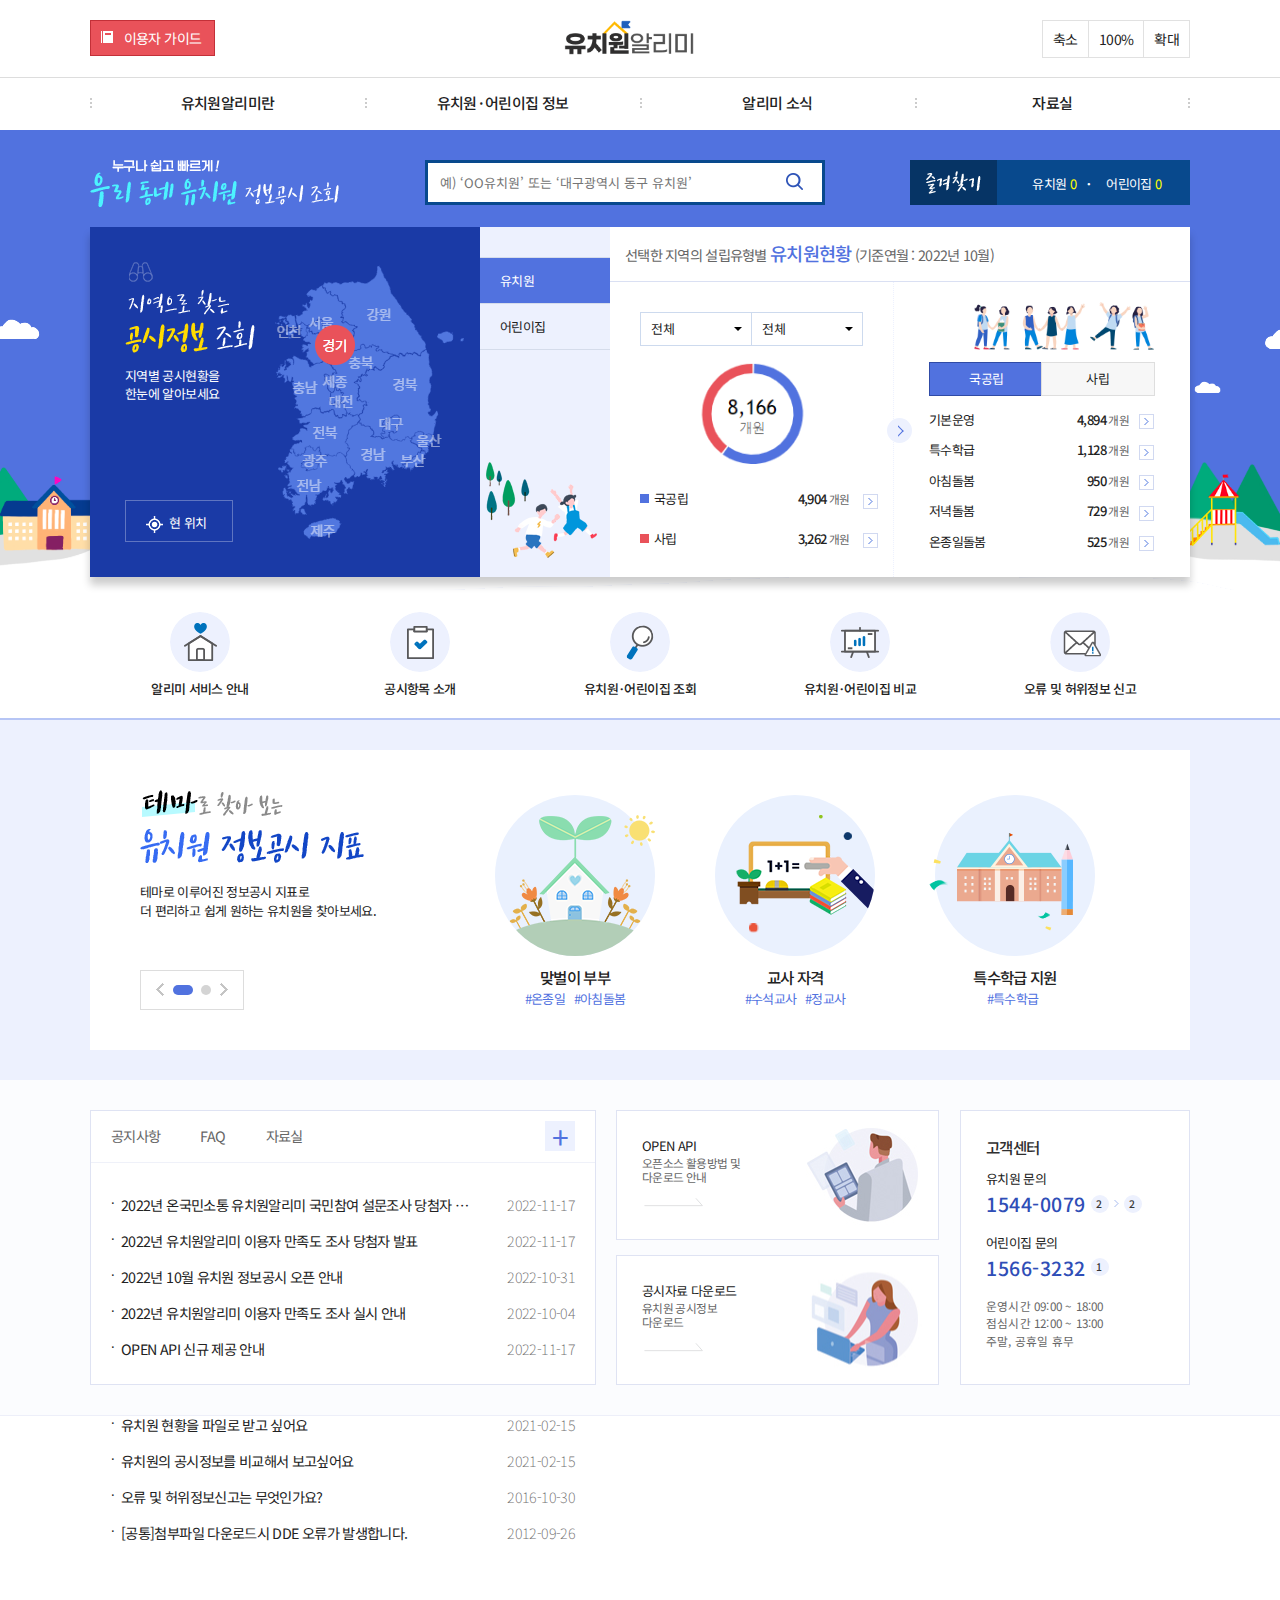
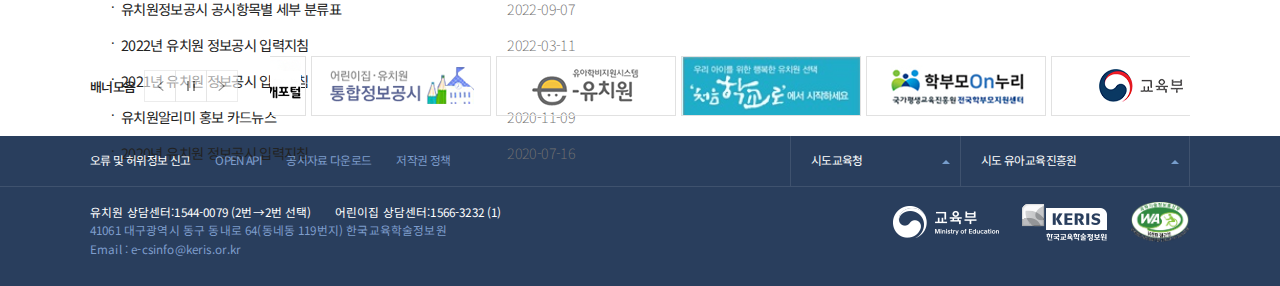
==== index.html @ f9a0b2fb "html완성" ====
<!DOCTYPE HTML>
<html lang='ko'>
<head>
	<title> </title>
	<meta charset='utf-8'>
	<meta name='Viewport' content='width=device-width, initial-scale=1.0, minimum-scale=1.0, maximum-scale=1.6'>
	<meta name='Title' content='유치원알리미'>
	<meta name='Subject' content='유치원알리미 클론 코딩'>
	<meta name='Keywords' content='html5, css3, 웹표준, 관공소, 유치원알리미'>
	<meta name='Author' content='mihwa'>
	<meta name='Publisher' content='mihwa'>
	<meta name='Description' content='웹접근성, 웹표준을 준수한 유치원알리미 클론 코딩입니다.'>
	<meta name='Author-Date' content='2022/10/31'>
	<meta name='Robots' content='index,follow'>

	<link rel='stylesheet' href='css/reset.css'>
	<link rel='stylesheet' href='css/style.css'>
	<script src="./js/lib/jquery-1.12.4.min.js"></script>
	<script src="https://code.jquery.com/jquery-2.2.4.min.js"></script>
	<script src="./js/script.js" defer></script>

	<link rel='stylesheet' href='https://use.fontawesome.com/releases/v5.5.0/css/all.css' integrity='sha384-B4dIYHKNBt8Bc12p+WXckhzcICo0wtJAoU8YZTY5qE0Id1GSseTk6S+L3BlXeVIU' crossorigin='anonymous'>
	<link rel="stylesheet" href="https://cdnjs.cloudflare.com/ajax/libs/font-awesome/4.7.0/css/font-awesome.min.css">


</head>
<body>
	<ul id="skip">
		<li><a href="#header">헤더 바로가기</a></li>
		<li><a href="#nav">메뉴 바로가기</a></li>
		<li><a href="#content">내용 바로가기</a></li>
	</ul>
	
	<!-- 헤더영역 -->
	<header id="header">
		<div class="header-top">
			<div class="container">
				<a href="javascript:;" onclick="openPop();" class="userguide">이용자 가이드</a>
				<h1><a href="#"><img src="./img/logo.png" alt="logo"></a></h1>
				<ul>
					<li><a href="#" class="mini">축소</a></li>
					<li><span>100%</span></li>
					<li><a href="#" class="big">확대</a></li>
				</ul>
			</div>
		</div>
		<div class="header-menu cf">
			<div class="menu-bg"></div>
			<div class="container">
				<div class="menu-con">
					<ul>
						<li><a href="./index1.html" title="유치원알리미">유치원알리미란</a>
							<ul>
								<li><a href="./index1.html" title="서비스 안내">서비스 안내</a></li>
								<li><a href="#" title="공시항목 소개">공시항목 소개</a></li>
								<li><a href="#" title="관련법령">관련법령</a></li>
								<li><a href="#" title="홍보자료">홍보자료</a></li>
							</ul>
						</li>
						<li><a href="./index2.html">유치원&middot;어린이집 정보</a>
							<ul>
								<li><a href="./index2.html" title="유치원&middot;어린이집 조회">유치원&middot;어린이집 조회</a></li>
								<li><a href="#" title="유치원&middot;어린이집 비교">유치원&middot;어린이집 비교</a></li>
								<li><a href="#" title="현 위치에서 찾기">현 위치에서 찾기</a></li>
								<li><a href="#" title="정보공시지표">정보공시지표</a></li>
							</ul>
						</li>
						<li><a href="./index3.html" title="알리미 소식">알리미 소식</a>
							<ul>
								<li><a href="./index3.html" title="공지사항">공지사항</a></li>
								<li><a href="#" title="자주 묻는 질문">자주 묻는 질문</a></li>
								<li><a href="#" title="오류 및 허위정보 신고">오류 및 허위정보 신고</a></li>
							</ul>
						</li>
						<li><a href="./index4.html" title="자료실">자료실</a>
							<ul>
								<li><a href="./index4.html" title="자료실">자료실</a></li>
								<li><a href="#" title="공시자료 다운로드">공시자료 다운로드</a></li>
							</ul>
						</li>
					</ul>
				</div>
			</div>
		</div>
	</header>
	<!-- 본문영역 -->
	<main id="main">
		<div id="content1 cf">
			<div class="con-visual">
				<div class="bg visual-bg2">
					<div class="container">
						<ul class="cf">
							<li class="bg1"><img src="./img/visual-bg2.png" alt="배경이미지"></li>
							<li class="bg2"><img src="./img/visual-bg3.png" alt="배경이미지"></li>
						</ul>
					</div>
				</div>
				<div class="bg visual-bg1">
					<div class="container">
						<ul class="cf">
							<li class="bg3"><img src="./img/visual-bg4.png" alt="배경이미지"></li>
							<li class="bg4"><img src="./img/visual-bg5.png" alt="배경이미지"></li>
							<li class="bg5"><img src="./img/visual-bg6.png" alt="배경이미지"></li>
							<li class="bg6"><img src="./img/visual-bg7.png" alt="배경이미지"></li>
							<li class="bg7"><img src="./img/visual-bg8.png" alt="배경이미지"></li>
							<li class="bg8"><img src="./img/visual-bg9.png" alt="배경이미지"></li>
							<li class="bg9"><img src="./img/visual-bg11.png" alt="배경이미지"></li>
							<li class="bg10"><img src="./img/visual-bg11.png" alt="배경이미지"></li>
						</ul>
					</div>
				</div>
				<div class="bgInfo-wrap">
					<div class="bg-search cf">
						<div class="container">
							<h2><img src="./img/visual-slogan.png" alt="slogan" title="우리동네 유치원 정보공시"></h2>
							<div class="search-box" tabindex="0">
								<form action="#" name="searchForm" id="searchForm" method="post">
									<input type="text" id="searchKeyword" onfocus="fn_onfocus();" class="s-Input" placeholder="예) ‘OO유치원’ 또는 ‘대구광역시 동구 유치원’" autocomplete="off">
									<div class="btnSearch"><a href="#"><img src="./img/visual-sch-icon.png" alt="검색 아이콘"></a></div>
									<div class="sub-box">
										<dl>
											<dt>검색방법</dt>
											<dd>유치원명 <span>예)한국유치원</span></dd>
											<dd>유치원명은 정확하게 입력하여야 하며, <span>자동완성기능</span>을 제공합니다.</dd>
										</dl>
									</div>
								</form>
							</div>
							<div class="favorite">
								<h3><img src="./img/favorite-logo.png" alt="favorite"></h3>
								<a href="#">유치원 <span>0</span></a>
								<b>·</b>
								<a href="#">어린이집 <span>0</span></a>
							</div>
						</div>
					</div>
					<div class="bg-local">
						<div class="container">
							<div class="local-wrap cf">
								<div class="localselect">
									<h2><img src="./img/localsch.png" alt="공시정보 조회" title="지역으로 찾는 정보공시 조회"></h2>
									<p>지역별 공시현황을<br> 
										한눈에 알아보세요</p>
									<a href="#"><img src="./img/btn-icon-location.png" alt="현 위치">현 위치</a>
								</div>
								<div class="status cf">
									<span class="arrow">
										<div class="angle"></div>			
									</span>
									<div class="tab">
										<ul>
											<li>
												<a href="#statusType1" class="on">유치원</a>
												<div class="statusCon local-contents1"></div>
											</li>
											<li>
												<a href="#statusType2">어린이집</a>
												<div class="statusCon local-contents2"></div>
											</li>
										</ul>
									</div>
									<div class="status-con">
										<div class="statusType cf" id="statusType1">
											<h3>
												선택한 지역의 설립유형별 
												<b>유치원현황</b>
												(기준연월 : 2022년 10월) 
											</h3>
											<div class="cont1">
												<div class="selectArea cf">
													<div class="selectBox1 selectBox" >
														<button class="btn-search">전체</button>
														<ul class="searchCondition">
															<li><button type="button">전체</button></li>
															<li><button type="button">서울특별시</button></li>
															<li><button type="button">부산광역시</button></li>
															<li><button type="button">대구광역시</button></li>
															<li><button type="button">인천광역시</button></li>
															<li><button type="button">광주광역시</button></li>
															<li><button type="button">대전광역시</button></li>
															<li><button type="button">울산광역시</button></li>
															<li><button type="button">세종특별자치시</button></li>
															<li><button type="button">경기도</button></li>
															<li><button type="button">강원도</button></li>
															<li><button type="button">충청북도</button></li>
															<li><button type="button">충청남도</button></li>
															<li><button type="button">전라북도</button></li>
															<li><button type="button">전라남도</button></li>
															<li><button type="button">경상북도</button></li>
															<li><button type="button">경상남도</button></li>
															<li><button type="button">제주특별자치도</button></li>
														</ul>
													</div>
													<div class="selectBox2 selectBox" >
														<button class="btn-search">전체</button>
														<ul class="searchCondition">
															<li><button type="button">전체</button></li>
															<li><button type="button">서울특별시</button></li>
															<li><button type="button">부산광역시</button></li>
															<li><button type="button">대구광역시</button></li>
															<li><button type="button">인천광역시</button></li>
															<li><button type="button">광주광역시</button></li>
															<li><button type="button">대전광역시</button></li>
															<li><button type="button">울산광역시</button></li>
															<li><button type="button">세종특별자치시</button></li>
															<li><button type="button">경기도</button></li>
															<li><button type="button">강원도</button></li>
															<li><button type="button">충청북도</button></li>
															<li><button type="button">충청남도</button></li>
															<li><button type="button">전라북도</button></li>
															<li><button type="button">전라남도</button></li>
															<li><button type="button">경상북도</button></li>
															<li><button type="button">경상남도</button></li>
															<li><button type="button">제주특별자치도</button></li>
														</ul>
													</div>
													<img src="./img/circlebar-info1.PNG" alt="circleBar" class="circleBar">
													<ul>
														<li class="open1 cf"> 국공립
															<a href="#">4,904<b> 개원</b> <img src="./img/open-icon-aLink-arrow.png" alt="아이콘"></a>
														</li>
														<li class="open2 cf"> 사립
															<a href="#">3,262<b> 개원</b> <img src="./img/open-icon-aLink-arrow.png" alt="아이콘"></a>
														</li>
													</ul>
												</div>
											</div>
											<div class="cont2">
												<ul class="open-select cf">
													<li><a href="#open-info1" class="on">국공립</a></li>
													<li><a href="#open-info2">사립</a></li>
												</ul>
												<ul class="open-info" id="open-info1">
													<li class="cf"> 기본운영
														<a href="#">4,894<b> 개원</b><img src="./img/open-icon-aLink-arrow.png" alt="아이콘"></a>
													</li>
													<li class="cf"> 특수학급
														<a href="#">1,128<b> 개원</b><img src="./img/open-icon-aLink-arrow.png" alt="아이콘"></a>
													</li>
													<li class="cf"> 아침돌봄
														<a href="#">950<b> 개원</b><img src="./img/open-icon-aLink-arrow.png" alt="아이콘"></a>
													</li>
													<li class="cf"> 저녁돌봄
														<a href="#">729<b> 개원</b><img src="./img/open-icon-aLink-arrow.png" alt="아이콘"></a>
													</li>
													<li class="cf"> 온종일돌봄
														<a href="#">525<b> 개원</b><img src="./img/open-icon-aLink-arrow.png" alt="아이콘"></a>
													</li>
												</ul>
												<ul class="open-info" id="open-info2">
													<li class="cf"> 기본운영
														<a href="#">3,250<b> 개원</b><img src="./img/open-icon-aLink-arrow.png" alt="아이콘"></a>
													</li>
													<li class="cf"> 특수학급
														<a href="#">2<b> 개원</b><img src="./img/open-icon-aLink-arrow.png" alt="아이콘"></a>
													</li>
													<li class="cf"> 아침돌봄
														<a href="#">1,160<b> 개원</b><img src="./img/open-icon-aLink-arrow.png" alt="아이콘"></a>
													</li>
													<li class="cf"> 저녁돌봄
														<a href="#">1,097<b> 개원</b><img src="./img/open-icon-aLink-arrow.png" alt="아이콘"></a>
													</li>
													<li class="cf"> 온종일돌봄
														<a href="#">825<b> 개원</b><img src="./img/open-icon-aLink-arrow.png" alt="아이콘"></a>
													</li>
												</ul>
											</div>
										</div>
										<div class="statusType cf" id="statusType2">
											<h3>
												선택한 지역의 설립유형별 
												<b>어린이집 현황</b> 
											</h3>
											<div class="cont1">
												<div class="selectArea cf">
													<div class="selectBox1 selectBox" >
														<button class="btn-search">전체</button>
														<ul class="searchCondition">
															<li><button type="button">전체</button></li>
															<li><button type="button">서울특별시</button></li>
															<li><button type="button">부산광역시</button></li>
															<li><button type="button">대구광역시</button></li>
															<li><button type="button">인천광역시</button></li>
															<li><button type="button">광주광역시</button></li>
															<li><button type="button">대전광역시</button></li>
															<li><button type="button">울산광역시</button></li>
															<li><button type="button">세종특별자치시</button></li>
															<li><button type="button">경기도</button></li>
															<li><button type="button">강원도</button></li>
															<li><button type="button">충청북도</button></li>
															<li><button type="button">충청남도</button></li>
															<li><button type="button">전라북도</button></li>
															<li><button type="button">전라남도</button></li>
															<li><button type="button">경상북도</button></li>
															<li><button type="button">경상남도</button></li>
															<li><button type="button">제주특별자치도</button></li>
														</ul>
													</div>
													<div class="selectBox2 selectBox" >
														<button class="btn-search">전체</button>
														<ul class="searchCondition">
															<li><button type="button">전체</button></li>
															<li><button type="button">서울특별시</button></li>
															<li><button type="button">부산광역시</button></li>
															<li><button type="button">대구광역시</button></li>
															<li><button type="button">인천광역시</button></li>
															<li><button type="button">광주광역시</button></li>
															<li><button type="button">대전광역시</button></li>
															<li><button type="button">울산광역시</button></li>
															<li><button type="button">세종특별자치시</button></li>
															<li><button type="button">경기도</button></li>
															<li><button type="button">강원도</button></li>
															<li><button type="button">충청북도</button></li>
															<li><button type="button">충청남도</button></li>
															<li><button type="button">전라북도</button></li>
															<li><button type="button">전라남도</button></li>
															<li><button type="button">경상북도</button></li>
															<li><button type="button">경상남도</button></li>
															<li><button type="button">제주특별자치도</button></li>
														</ul>
													</div>
													<img src="./img/circlebar-info2.PNG" alt="circleBar" class="circleBar">
													<ul>
														<li class="open1 cf"> 국공립
															<a href="#">5,786<b> 개원</b> <img src="./img/open-icon-aLink-arrow.png" alt="아이콘"></a>
														</li>
														<li class="open2 cf"> 사립
															<a href="#">25,135<b> 개원</b> <img src="./img/open-icon-aLink-arrow.png" alt="아이콘"></a>
														</li>
													</ul>
												</div>
											</div>
											<div class="cont2">
												<ul class="open-select cf">
													<li><a href="#open-info3" class="on">국공립</a></li>
													<li><a href="#open-info4">사립</a></li>
												</ul>
												<ul class="open-info" id="open-info3">
													<li class="cf"> 일반
														<a href="#">2,232<b> 개원</b><img src="./img/open-icon-aLink-arrow.png" alt="아이콘"></a>
													</li>
													<li class="cf"> 영아전담
														<a href="#">52<b> 개원</b><img src="./img/open-icon-aLink-arrow.png" alt="아이콘"></a>
													</li>
													<li class="cf"> 장애아
														<a href="#">1,186<b> 개원</b><img src="./img/open-icon-aLink-arrow.png" alt="아이콘"></a>
													</li>
													<li class="cf"> 방과후과정
														<a href="#">32<b> 개원</b><img src="./img/open-icon-aLink-arrow.png" alt="아이콘"></a>
													</li>
													<li class="cf"> 기타보육
														<a href="#">3,112<b> 개원</b><img src="./img/open-icon-aLink-arrow.png" alt="아이콘"></a>
													</li>
												</ul>
												<ul class="open-info" id="open-info4">
													<li class="cf"> 일반
														<a href="#">20,149<b> 개원</b><img src="./img/open-icon-aLink-arrow.png" alt="아이콘"></a>
													</li>
													<li class="cf"> 영아전담
														<a href="#">274<b> 개원</b><img src="./img/open-icon-aLink-arrow.png" alt="아이콘"></a>
													</li>
													<li class="cf"> 장애아
														<a href="#">383<b> 개원</b><img src="./img/open-icon-aLink-arrow.png" alt="아이콘"></a>
													</li>
													<li class="cf"> 방과후과정
														<a href="#">128<b> 개원</b><img src="./img/open-icon-aLink-arrow.png" alt="아이콘"></a>
													</li>
													<li class="cf"> 기타보육
														<a href="#">4,769<b> 개원</b><img src="./img/open-icon-aLink-arrow.png" alt="아이콘"></a>
													</li>
												</ul>
											</div>
										</div>
									</div>
								</div>
							</div>
						</div>
					</div>
				</div>
			</div>
			<div class="con-information">
				<div class="container">
					<ul class="cf">
						<li>
							<a href="#">
								<img src="./img/main-shortcuts1.png" alt="알리미 서비스 안내">
								<p>알리미 서비스 안내</p>
							</a>
						</li>
						<li>
							<a href="#">
								<img src="./img/main-shortcuts2.png" alt="공시항목 소개">
								<p>공시항목 소개</p>
							</a>
						</li>
						<li>
							<a href="#">
								<img src="./img/main-shortcuts3.png" alt="유치원&middot;어린이집 조회">
								<p>유치원&middot;어린이집 조회</p>
							</a>
						</li>
						<li>
							<a href="#">
								<img src="./img/main-shortcuts4.png" alt="유치원&middot;어린이집 비교">
								<p>유치원&middot;어린이집 비교</p>
							</a>
						</li>
						<li>
							<a href="#">
								<img src="./img/main-shortcuts6.png" alt="오류 및 허위정보 신고">
								<p>오류 및 허위정보 신고</p>
							</a>
						</li>
					</ul>
				</div>
			</div>
		</div>
		<div id="content2">
			<div class="container">
				<div class="theme cf">
					<div class="title">
						<h2>
							<img src="./img/theme-title.png" alt="정보공시 지표" title="테마로 찾아보는 유치원 정보공시 지표">
							<p>테마로 이루어진 정보공시 지표로<br>더 편리하고 쉽게 원하는 유치원을 찾아보세요.</p>
						</h2>
						<div class="slideBtn cf">
							<a href="javascript:;" class="slideB slidePrev"></a>
							<ul class="cf">
							</ul>
							<a href="javascript:;" class="slideB slideNext"></a>
						</div>
					</div>
					<div class="slideList">
						<ul style="margin-left: 0px; width: 1320px;">
							<li>
								<a href="javascript:;">
									<img src="./img/img_cir01.png" alt="cir01" class="cir01">
									<img src="./img/img_cir01_1.png" alt="cir01_1" class="cir01_1">
								</a>
								<h4>맞벌이 부부</h4>
								<p>
									<span>#온종일</span>
									<span>#아침돌봄</span>
								</p>
							</li>
							<li>
								<a href="javascript:;">
									<img src="./img/img_cir02.png" alt="cir02" class="cir02">
								</a>
								<h4>교사 자격</h4>
								<p>
									<span>#수석교사</span>
									<span>#정교사</span>
								</p>
							</li>
							<li>
								<a href="javascript:;">
									<img src="./img/img_cir03.png" alt="cir03" class="cir03">
									<img src="./img/img_cir03_1.png" alt="cir03_1" class="cir03_1">
								</a>
								<h4>특수학급 지원</h4>
								<p>
									<span>#특수학급</span>
								</p>
							</li>
							<li>
								<a href="javascript:;">
									<img src="./img/img_cir04.png" alt="cir04" class="cir04">
								</a>
								<h4>원비 부담</h4>
								<p>
									<span>#교육과정</span>
									<span>#방과후 과정</span>
								</p>
							</li>
							<li>
								<a href="javascript:;">
									<img src="./img/img_cir05.png" alt="cir05" class="cir05">
								</a>
								<h4>급식</h4>
								<p>
									<span>#직영</span>
									<span>#위탁</span>
									<span>#혼합</span>
								</p>
							</li>
							<li>
								<a href="javascript:;">
									<img src="./img/img_cir06.png" alt="cir06" class="cir06">
								</a>
								<h4>통학차량</h4>
								<p>
									<span>#통학차량 지원</span>
								</p>
							</li>
						</ul>
					</div>
				</div>
			</div>
		</div>
		<div id="content3">
			<div class="container">
				<div class="boardList">
					<div class="menu">
						<ul class="cf">
							<li><a href="#boardArea1" class="on">공지사항</a></li>
							<li><a href="#boardArea2">FAQ</a></li>
							<li><a href="#boardArea3">자료실</a></li>
						</ul>
						<a href="./index4.html" class="plusTag">+</a>
					</div>
					<div class="boardArea" id="boardArea1" >
						<ul>
							<li>
								<a href="#" >2022년 온국민소통 유치원알리미 국민참여 설문조사 당첨자 안내</a><span class="date">2022-11-17</span>
							</li>
							<li>
								<a href="#">2022년 유치원알리미 이용자 만족도 조사 당첨자 발표</a><span class="date">2022-11-17</span>
							</li>
							<li>
								<a href="#">2022년 10월 유치원 정보공시 오픈 안내</a><span class="date">2022-10-31</span>
							</li>
							<li>
								<a href="#">2022년 유치원알리미 이용자 만족도 조사 실시 안내</a><span class="date">2022-10-04</span>
							</li>
							<li>
								<a href="#">OPEN API 신규 제공 안내</a><span class="date">2022-11-17</span>
							</li>
						</ul>
					</div>
					<div class="boardArea" id="boardArea2" >
						<ul>
							<li>
								<a href="#" >유치원 현황을 파일로 받고 싶어요</a><span class="date">2021-02-15</span>
							</li>
							<li>
								<a href="#">유치원의 공시정보를 비교해서 보고싶어요</a><span class="date">2021-02-15</span>
							</li>
							<li>
								<a href="#">오류 및 허위정보신고는 무엇인가요?</a><span class="date">2016-10-30</span>
							</li>
							<li>
								<a href="#">[공통]첨부파일 다운로드시 DDE 오류가 발생합니다.</a><span class="date">2012-09-26</span>
							</li>
						</ul>
					</div>
					<div class="boardArea" id="boardArea3" >
						<ul>
							<li>
								<a href="#">유치원정보공시 공시항목별 세부 분류표</a><span class="date">2022-09-07</span>
							</li>
							<li>
								<a href="#">2022년 유치원 정보공시 입력지침</a><span class="date">2022-03-11</span>
							</li>
							<li>
								<a href="#">2021년 유치원 정보공시 입력지침</a><span class="date">2021-03-15</span>
							</li>
							<li>
								<a href="#">유치원알리미 홍보 카드뉴스</a><span class="date">2020-11-09</span>
							</li>
							<li>
								<a href="#">2020년 유치원 정보공시 입력지침</a><span class="date">2020-07-16</span>
							</li>
						</ul>
					</div>
				</div>
				<div class="boardlink">
					<a href="javascript:;" class="link1">
						<h3>OPEN API</h3>
						<p>오픈소스 활용방법 및
						<br>다운로드 안내</p>
						<svg version="1.1" class="link-arrow effect" xmlns="http://www.w3.org/2000/svg" xmlns:xlink="http://www.w3.org/1999/xlink" x="0px" y="0px" width="70px" height="14px" viewBox="0 0 70 14" xml:space="preserve" focusable="false">
							<polyline class="link-fill" fill="none" stroke="#E0E1E2" stroke-miterlimit="10" points="2.417,10.667 60.417,10.667 53.917,3.334 "></polyline>
						  </svg>
					</a>
					<a href="javascript:;" class="link2">
						<h3>공시자료 다운로드</h3>
						<p>유치원 공시정보
						<br>다운로드</p>
						<svg version="1.1" class="link-arrow effect" xmlns="http://www.w3.org/2000/svg" xmlns:xlink="http://www.w3.org/1999/xlink" x="0px" y="0px" width="70px" height="14px" viewBox="0 0 70 14" xml:space="preserve" focusable="false">
							<polyline class="link-fill" x="0" y="0" fill="none" stroke="#E0E1E2" stroke-miterlimit="10" points="2.417,10.667 60.417,10.667 53.917,3.334 "></polyline>
						  </svg>
					</a>
				</div>
				<div class="customer">
					<h2>고객센터</h2>
					<div class="kinder">
						<h4>유치원 문의</h4>
						<span>1544-0079</span><b>2</b><img src="./img/icon-customer.png" alt="customerArrow"><b>2</b>
					</div>
					<div class="baby">
						<h4>어린이집 문의</h4>
						<span>1566-3232</span><b>1</b>
					</div>
					<div class="open">
						<p>운영시간 09:00 ~ 18:00</p>
						<p>점심시간 12:00 ~ 13:00</p>
						<p>주말, 공휴일 휴무</p>
					</div>
				</div>
			</div>
		</div>
		<div class="Map" id="Map">
			<div class="container">
				<div id="map" style="width:100%;height:200px;"></div>
				<script type="text/javascript" src="https://dapi.kakao.com/v2/maps/sdk.js?appkey=6e2f567111df7ac8a8dc640aad17ca80"></script>
				<script>
				var mapContainer = document.getElementById('map'), // 지도를 표시할 div 
					mapOption = { 
						center: new kakao.maps.LatLng(35.8762545, 128.735776), // 지도의 중심좌표
						level: 3 // 지도의 확대 레벨
					};
	
				var map = new kakao.maps.Map(mapContainer, mapOption); // 지도를 생성합니다
	
				// 마커가 표시될 위치입니다 
				var markerPosition  = new kakao.maps.LatLng(35.8762545, 128.735776); 
	
				// 마커를 생성합니다
				var marker = new kakao.maps.Marker({
					position: markerPosition
				});
	
				// 마커가 지도 위에 표시되도록 설정합니다
				marker.setMap(map);
	
				// 아래 코드는 지도 위의 마커를 제거하는 코드입니다
				// marker.setMap(null);    
				</script>
			</div>
		</div>
		<div id="content4">
			<div class="container cf">
				<h3>배너모음</h3>
				<div class="bannerBtn">
					<a href="javascript:;" class="prev">prev</a>
					<a href="javascript:;" class="stop">stop</a>
					<a href="javascript:;" class="next">next</a>
				</div>
				<div class="bannerList">
					<ul class="cf">
						<li><a target="_blank" href="http://info.childcare.go.kr"><img src="./img/link-1.png" alt="어린이집정보공개포털"></a></li>
						<li><a target="_blank" href="http://www.childinfo.go.kr"><img src="./img/link-2.png" alt="어린이집유치원통합정보공시"></a></li>
						<li><a target="_blank" href="http://www.childschool.go.kr"><img src="./img/link-3.png" alt="e-유치원"></a></li>
						<li><a target="_blank" href="http://www.go-firstschool.go.kr"><img src="./img/link-4.png" width="100%" height="100%" class="linkSize" alt="유치원입학관리시스템"></a></li>
						<li><a target="_blank" href="http://www.parents.go.kr"><img src="./img/link-5.jpg" class="linkSize" alt="학부모온누리"></a></li>
						<li><a target="_blank" href="http://www.moe.go.kr"><img src="./img/link-6.png" alt="교육부"></a></li>
						<li><a target="_blank" href="http://www.mohw.go.kr"><img src="./img/link-7.png" alt="보건복지부"></a></li>
						<li><a target="_blank" href="http://www.keris.or.kr"><img src="./img/link-8.png" alt="한국교육학술정보원"></a></li>
						<li><a target="_blank" href="http://www.ssis.or.kr"><img src="./img/link-9.png" alt="한국사회보장정보원"></a></li>
						<li><a target="_blank" href="http://schoolinfo.go.kr"><img src="./img/link-10.png" class="linkSize" alt="학교알리미"></a></li>
					</ul>
				</div>
			</div>
		</div>
	</main>
	<!-- 바닥영역 -->
	<footer id="footer">
		<div class="footer-top">
			<div class="container">
				<ul class="cf">
					<li><a href="javascript:;">오류 및 허위정보 신고</a></li>
					<li><a href="javascript:;">OPEN API</a></li>
					<li><a href="javascript:;">공시자료 다운로드</a></li>
					<li><a href="javascript:;">저작권 정책</a></li>
				</ul>
				<div class="footerSelect cf">
					<div class="footerBox box1" title="시도 교육청 사이트선택"  tabindex="1">시도교육청
						<ul class="siteEdu" >
							<li><a href="javascript:;">시도교육청</a></li>
							<li><a target="_blank" href="http://www.sen.go.kr">서울특별시교육청</a></li>
							<li><a target="_blank" href="http://www.pen.go.kr">부산광역시교육청</a></li>
							<li><a target="_blank" href="http://www.dge.go.kr">대구광역시교육청</a></li>
							<li><a target="_blank" href="http://www.ice.go.kr">인천광역시교육청</a></li>
							<li><a target="_blank" href="http://www.gen.go.kr">광주광역시교육청</a></li>
							<li><a target="_blank" href="http://www.dje.go.kr">대전광역시교육청</a></li>
							<li><a target="_blank" href="http://www.use.go.kr">울산광역시교육청</a></li>
							<li><a target="_blank" href="http://www.sje.go.kr">세종특별자치시교육청</a></li>
							<li><a target="_blank" href="http://www.goe.go.kr">경기도교육청</a></li>
							<li><a target="_blank" href="http://www.gwe.go.kr">강원도교육청</a></li>
							<li><a target="_blank" href="http://www.cbe.go.kr">충청북도교육청</a></li>
							<li><a target="_blank" href="http://www.cne.go.kr">충청남도교육청</a></li>
							<li><a target="_blank" href="http://www.jbe.go.kr">전라북도교육청</a></li>
							<li><a target="_blank" href="http://www.jne.go.kr">전라남도교육청</a></li>
							<li><a target="_blank" href="http://www.gbe.kr">경상북도교육청</a></li>
							<li><a target="_blank" href="http://www.gne.go.kr">경상남도교육청</a></li>
							<li><a target="_blank" href="http://www.jje.go.kr">제주특별자치도교육청</a></li>
						</ul>
					</div>
					<div class="footerBox box2" title="시도 유아교육진흥원 사이트선택" tabindex="1">시도 유아교육진흥원
						<ul class="siteKinderEdu">
							<li><a href="javascript:;">시도 유아교육진흥원</a></li>
							<li><a target="_blank" href="http://seoul-i.sen.go.kr">서울특별시교육청유아교육진흥원</a></li>
							<li><a target="_blank" href="http://child.pen.go.kr">부산광역시유아교육진흥원</a></li>
							<li><a target="_blank" href="https://childlike.pen.go.kr">부산유아교육체험원</a></li>
							<li><a target="_blank" href="http://www.dge.go.kr/daegu-i">대구광역시유아교육진흥원</a></li>
							<li><a target="_blank" href="https://child.ice.go.kr">인천광역시유아교육진흥원</a></li>
							<li><a target="_blank" href="http://iedu.gen.go.kr">광주광역시유아교육진흥원</a></li>
							<li><a target="_blank" href="http://dje-i.go.kr">대전광역시유아교육진흥원</a></li>
							<li><a target="_blank" href="http://www.uskids.kr">울산광역시유아교육진흥원</a></li>
							<li><a target="_blank" href="http://www.kench.or.kr">경기도유아체험교육원</a></li>
							<li><a target="_blank" href="http://gwch.gwe.go.kr">강원도유아교육진흥원</a></li>
							<li><a target="_blank" href="http://www.cbiedu.go.kr">충청북도유아교육진흥원</a></li>
							<li><a target="_blank" href="http://www.cn-i.go.kr">충청남도유아교육진흥원</a></li>
							<li><a target="_blank" href="http://www.jb-i.kr">전라북도유아교육진흥원</a></li>
							<li><a target="_blank" href="http://iedu.jne.kr">전라남도유아교육진흥원</a></li>
							<li><a target="_blank" href="http://gnchild.gne.go.kr">경상남도유아교육원</a></li>
							<li><a target="_blank" href="http://gnchild.gne.go.kr">경상남도유아교육원진주체험분원</a></li>
							<li><a target="_blank" href="http://gnchild.gne.go.kr">경상남도유아교육원김해체험분원</a></li>
							<li><a target="_blank" href="http://www.jjkids.go.kr">제주유아교육진흥원</a></li>
						</ul>
					</div>
				</div>
			</div>
		</div>
		<div class="footer-bottom">
			<div class="container cf">
			   <div class="link">
				  <i>유치원 상담센터:1544-0079 (2번&rarr;2번 선택)</i>
				  <i>어린이집 상담센터:1566-3232 (1)</i>
				  <address>41061 대구광역시 동구 동내로 64(동네동 119번지) 한국교육학술정보원</address>
				  <span>Email : e-csinfo@keris.or.kr</span>
			   </div>
			   <div class="logo">
				  <a target="_blank" href="http://www.moe.go.kr"><img src="./img/footer-logo1.png" alt="교육부 새창열림"></a>
				  <a target="_blank" href="http://www.keris.or.kr"><img src="./img/footer-logo2.png" alt="KERIS 새창열림"></a>
				  <a target="_blank" href="http://www.wa.or.kr"><img src="./img/footer-logo3.png" width="60px" height="40px" alt="웹접근성 우수사이트 인증 마크"></a>
			   </div>
			</div>
		 </div>   
	</footer>
</body>
</html>
---- css/style.css ----
@charset "utf-8";
@import url('https://fonts.googleapis.com/css2?family=Noto+Sans+KR:wght@400;500&display=swap');

/* 공통속성 */
body{font-family: 'Noto Sans KR', sans-serif; letter-spacing: -0.04rem;}
.container{width: 1100px; height: inherit; margin: 0 auto; /* background: rgba(0,0,0,.3); */}
input{ border: none;  appearance: none; outline: none;}

/* 레이아웃 */
#header{width: 100%; height: 130px; font-size: 87.5%;}
#main{width: 100%;}
#content1{width: 100%;}
#content2{width: 100%; padding: 30px 0; background: #edf1fe;}
#content3{width: 100%; height: 275px; background: #fbfcfe; border-bottom: 1px solid #edeff9; padding: 30px 0;}
#content4{width: 100%; height: 100px;}
#footer{width: 100%; background: #293e5d; color: #7e9dcc; font-size: .9em; line-height: 1.1em; height: 150px;}
#Map{position: relative; z-index: -1; margin-top: 20px}

/* 헤더영역 */
.header-top{width: 100%; height: 37px; padding: 20px 0; border-bottom: 1px solid #ddd; text-align: center; font-size:14px}
.header-top .userguide{float: left; width: 83px; height: 18px; background: #e9525a url(../img/userguide.png) 10px 10px no-repeat; border: 1px solid #c33038; color: #fff; padding: 8px 10px 8px 30px; line-height: 1.2rem;}
.header-top>a{font-size:.8rem; /* color: #fff; */}
.header-top h1{width: 130px; height: 35px; margin: 0 auto; vertical-align: middle; display: inline-block;} 
.header-top h1 img{width: 100%;}
.header-top ul{float: right;}
.header-top ul li{float: left; border: 1px solid #e1e1e1; height: 36px;
line-height: 36px; text-align: center;}
.header-top ul li:nth-child(1){margin-right: -1px;}
.header-top ul li:nth-child(3){margin-left: -1px;}
.header-top ul li a{padding: 10px;}
.header-top ul li span{padding: 10px;}

.header-menu{width: 100%; height: 50px; background: #fff; position: relative;  z-index: 999; display: inline-block;}
.menu-bg{background: #f8fafe; top: 51px; left: 0; width: 100%; height: 0; transition: .1s; position: absolute; box-shadow: 0 2px 2px #ddd;}
.header-menu:hover .menu-bg{height: 178px; border-top: 1px solid #ddd;}
.menu-con>ul>li{float: left; text-align: center; position: relative;}
.menu-con>ul>li:before, .menu-con>ul>li:last-child:after
{content: ""; height: 10px; width: 1px; position: absolute; top: 20px;}
.menu-con>ul>li:before{border-left: 2px dotted #cccccc;}
.menu-con>ul>li:last-child:after{border-right: 2px dotted #cccccc; right: 0;}
.menu-con>ul>li>a{width: 275px; height: 50px; display: inline-block; line-height: 50px; font-size: 15px; font-weight: 500;}
.menu-con>ul>li>a:hover{color: #5172df;}
.menu-con>ul>li>ul{position:absolute; height: 0; transition: .1s; overflow: hidden; top: 50px; width: 100%; text-align: center;}
.header-menu:hover .menu-con>ul>li>ul{height: 164px; padding: 12px 0 20px;}
.menu-con>ul>li>ul>li{color: #2f2f2f; padding: 6.5px 0; font-size: .95rem; font-weight: 400;}
.menu-con>ul>li>ul>li:hover>a{color: #5172df; text-decoration: underline;}



/* 메인영역(콘텐츠 1)*/
.con-visual{background: #5172df; position: relative; width: 100%; height: 460px;}
.con-visual .bg{position: absolute; left: 0; top: 0; height: 490px;  width: 100%; overflow: hidden;}

.visual-bg1{background: url(../img/visual-bg1.png) center 360px no-repeat; }
.con-visual .bg ul>li{position: absolute;}
.con-visual ul>.bg1{bottom: 40px; margin-left: -130px;}
.con-visual ul>.bg1 img{width: 140px;}
.con-visual ul>.bg2{right: 50%; bottom: 70px; margin-right: -650px;}
.con-visual ul>.bg2 img{width: 120px;}
.con-visual ul>.bg3{bottom: 65px; margin-left: -90px;}
.con-visual ul>.bg3 img{width: 110px;}
.con-visual ul>.bg4{margin-left: -160px; bottom: 45px;}
.con-visual ul>.bg4 img{width: 60px;}
.con-visual ul>.bg5{left: 100px; bottom: 40px;}
.con-visual ul>.bg5 img{width: 90px;}
.con-visual ul>.bg6{right: 50%; bottom: 40px; margin-right: -930px;}
.con-visual ul>.bg6 img{width: 70px;}
.con-visual ul>.bg7{right: 50%; bottom: 70px; margin-right: -640px;}
.con-visual ul>.bg7 img{width: 95px;}
.con-visual ul>.bg8{right: 110px; bottom: 40px;}
.con-visual ul>.bg9{top: 180px; margin-left: -240px;}
.con-visual ul>.bg10{top: 190px; right: 50%; margin-right: -670px;}

.con-visual .bgInfo-wrap{position: relative; z-index: 11;}
.con-visual .bg-search{padding: 30px 0 20px; width: 100%; text-align: center;}
.con-visual .bg-search h2{float: left; width: 249px; height: 47px;}
.con-visual .bg-search .search-box{margin: 0 auto; display: inline-block; position: relative; box-sizing: border-box;}
.search-box #searchForm .s-Input{width: 340px; height: 39px; background: #fff; border: 3px solid #08498d; line-height: 1em; padding: 0px 42px 0 12px; max-width: 400px; outline: none;}
.search-box #searchForm .s-Input:focus{outline: none;}
.search-box #searchForm .btnSearch>a{position: absolute; display: block; height: 30px; width: 30px; top: 8px; right: 10px; padding: 5px 5px;}
.search-box .sub-box{background: #f5f8ff; border: 3px solid #09498d; border-top: none; position: absolute; left: 0; top: 100%; margin-top: -3px; text-align: left; z-index: 1; width: 88.5%; display: none; height: inherit; padding: 20px;}
.search-box:focus .sub-box{ z-index: 1; transition: .3s; display: block;}
.search-box .sub-box dl dd span{color: red;}
.search-box .sub-box dl dd:nth-child(2) span{color: blue;}

.con-visual .bg-search .favorite{float: right; padding: 14px 0 0 87px; width: 193px; height: 31px; position: relative; text-align: center; background: #08498d;  display: inline-block;}
.favorite h3{position: absolute; top: 0; left: 0;}
.favorite h3>img{padding: 11px 16px; background: #063465;}
.favorite>a{width: 100%; color: #fff; padding: 0 5px 0 12px;}
.favorite>b{width: 100%; color: #fff;}
.favorite>a>span{color: yellow;}

.bg-local .local-wrap{width: 100%; height: 350px; box-shadow: 0px 8px 8px rgba(0,0,0,.2);}
.bg-local .local-wrap .localselect{width: 335px; height: 280px; background: #1a3aa6 url(../img/map.PNG) right no-repeat ; padding: 35px 20px 35px 35px; float: left; position: relative; color: #fff;}
.localselect h2{position: absolute; top: 35px; left: 35px;}
.localselect p{position: absolute; top: 140px; left: 35px; font-size: 1em; line-height: 1.4em;}
.localselect a{width: 66px; height: 16px; padding: 12px 20px; border: 1px solid #5f75c1; position: absolute; left: 35px; bottom: 35px; color: #fff;}
.localselect a>img{vertical-align: middle; margin-right: 6px;}
.bg-local .local-wrap .status{width: 710px; height: 350px; overflow: hidden; float: right; position: relative;}
.arrow{position: absolute; top: 191px; right: 278px; width: 25px; height: 25px; background: #edf1fe; border-radius: 50%; color: #5172df;}
.arrow .angle{position: absolute; top: 0; left: -3px; right: 0; bottom: 0; margin: auto; width: 6px; height: 6px; border: 1px solid; border-color: #5172df #5172df transparent transparent; transform: rotate(45deg);}
.local-wrap .status .tab{width: 130px; height: 290px; padding: 30px 0; background: #edf1fe url(../img/bg-tab.png) no-repeat 6px 235px; display: inline-block;}
.local-wrap .status .tab>ul>li{width: 130px; height: 45px; border-top: 1px solid #d5dceb; border-bottom: 1px solid #d5dceb;  line-height: 45px;}
.local-wrap .status .tab>ul>li:first-child{margin-bottom: -1px;}
.local-wrap .status .tab>ul>li>a{width: 90px; height: 45px; padding:0 20px; display: block;}
.local-wrap .status .tab>ul>li:hover>a{background: #c9d7ff}
.local-wrap .status .tab>ul>li:last-child:hover>.local-contents2{display: block;}
.local-wrap .status .tab>ul>li>a.on{background: #5172df; border-color: #5172df; color: #fff;}

.local-wrap .status .status-con{width: 580px; height: 350px; background: #fff; float: right;}
.statusType{box-sizing: border-box;}
.status-con .statusType h3{height: 20px; padding: 17px 15px; line-height: 1.3em; font-size: 1.1em; color: #666; border-bottom: 1px solid #dae0f3; padding: 17px 15px; letter-spacing: -0.05em;}
.status-con .statusType h3 b{font-size: 1.3em; font-weight: 500; color: #5172df;}
.status-con .statusType .cont1{width: 284px; height: 305px; border-right: 1px dotted #edf1fe; padding: 30px 35px 0 30px; float: left; box-sizing: border-box;}
.statusType .cont1 .selectArea{width: 224px; height: 34px;}
.statusType .cont1 .selectArea .selectBox{float: left; position: relative; width: 50%; height: 100%;}
.selectBox .btn-search{width: 100%; cursor: pointer; line-height: 32px; border: 1px solid #cddaee; background: #fff; text-align: left; padding-left: 10px;}
.selectBox .btn-search:focus{border: 1px solid #5172df;}
.selectBox>ul{position: absolute; border: 1px solid #cddaee; background: #fff; text-align: left; height: 200px; overflow-y: scroll; width: 100%; box-sizing: border-box; display: none; z-index: 1;}
.selectBox.on>ul{display: block;}
.selectBox>ul>li{padding: 7px 0 8px 10px;}
.selectBox>ul>li:hover{background: #5172df; transition: .1s;}
.selectBox>ul>li:hover button{ color: #fff; font-weight: 400;}
.selectBox>ul>li>button{background: none;}
.selectBox1{top: 0; left: 0;}
.selectBox2{margin-left: -1px;}
.selectBox:after{content: ""; width: 0; height: 0; border: 4px solid transparent; border-color: black transparent transparent transparent; position: absolute; top: 15px; right: 10px; cursor: pointer;}

.circleBar{width: 95%; text-align: center; margin: 0 auto; display: block; height: 133px;}
.selectArea>ul>li{padding: 10px 0 10px 14px; width: 100%; position: relative;}
.selectArea>ul>li:before{content: ""; display: block; height: 9px; width: 9px; position: absolute; top: 15px; left: 0; visibility: visible;}
.selectArea>ul>.open1:before{background: #5172df;}
.selectArea>ul>.open2:before{background: #e9525a;}
.selectArea>ul>li>a{ font-weight: 500; float: right; font-size: 1em;}
.selectArea>ul>li>a:hover{text-decoration: underline;}
.selectArea>ul>li>a>b{color: #666; font-weight: 400; font-size: .9em;}
.selectArea>ul>li>a>img{border: 1px solid #d1d9f1; padding: 3px 4px; vertical-align: bottom; margin-left: 10px}

.status-con .statusType .cont2{width: 290px; height: 300px; padding: 80px 30px 0 35px; background: url(../img/statusType1-cont2.png) no-repeat right 30px top 20px; background-size: 180px; float: left; box-sizing: border-box;}
.cont2 .open-select{width: 100%;}
.cont2 .open-select>li{width: 112.5px; height: 32px; float: left;}
.cont2 .open-select>li:first-child{margin-right: -1px;}
.cont2 .open-select>li>a{width: 100%; display: block; background: #f7f7f7; border: 1px solid #dedede; line-height: 32px; text-align: center;}
.cont2 .open-select>li>a.on{background: #5172df; color: #fff; border-color: #304ba6;}

.cont2 .open-info{padding: 10px 0;}
.cont2 .open-info>li{padding: 5.5px 0;}
.cont2 .open-info>li>a{font-weight: 500; float: right; font-size: 1em;}
.cont2 .open-info>li>a:hover{text-decoration: underline;}
.cont2 .open-info>li>a>b{color: #666; font-weight: 400; font-size: .9em;}
.cont2 .open-info>li>a>img{border: 1px solid #d1d9f1; padding: 3px 4px; vertical-align: bottom; margin-left: 10px}

.con-information{background: #fff; border-bottom: 2px solid #b6c5f5; padding: 20px 0; position: relative; z-index: 3; height: 88px;}
.con-information ul li{float: left; width: 20%; font-size: 1em;}
.con-information ul li a{text-align: center; display: block;}
.con-information ul li a img{border-radius: 50%; transition: .2s ease-in-out; border: 2px solid transparent;}
.con-information ul li a:hover img{transform: rotateY(180deg); border: 2px solid #a2b0de;}
.con-information ul li a p{color: #222; font-weight: 500;}

/* 메인영역(콘텐츠 2)*/
#content2 .theme{background: #fff; padding: 40px 50px; position: relative;}
#content2 .title{position: relative; float: left; height: 220px;}
.title h2 img{margin-bottom: 14px;}
.title h2 img p{font-size: 1em; line-height: 1.2em;}

.title .slideBtn{position: absolute; left: 0; bottom: 0; border: 1px solid #dddddd; height: 14px; padding: 12px 10px;}
.title .slideBtn .slideB{width: 10px; height: 13px; overflow: hidden; margin: 0 4px; opacity: .3; float: left;}
.title .slideBtn .slideB:hover{opacity: 1;}
.title .slideBtn a.slidePrev{background: url(../img/slideBtn.jpg) 0px 0px no-repeat;}
.title .slideBtn ul{float: left; width: 46px;}
.title .slideBtn ul li{float: left; padding: 2px 4px;}
.title .slideBtn ul li>a:hover{background-color:#666}
.title .slideBtn ul li.active>a{background-color: #5172df; color: #5172df; width: 20px;  opacity: 1; height: 10px; display: block; border-radius: 10px; transition: .2s;}
.title .slideBtn ul li>a{color: #aaa;  width: 10px; background: #aaa; opacity: .5; height: 10px; display: block; border-radius: 10px; transition: .2s;}
.title .slideBtn a.slideNext{background: url(../img/slideBtn.jpg) -10px 0px no-repeat; }

#content2 .slideList{float: left; height: 220px; width: calc(100% - 420px); overflow: hidden; position: absolute; top: 45px; right: 45px;}
.slideList ul{height: 100%; overflow: hidden;}
.slideList ul li{float: left; width: 220px; height: 220px; text-align: center; position: relative;}
.slideList ul li a img{border-radius: 50%; background: #eaf1fe; margin-bottom: 5px;}
.slideList ul li a .cir01_1, .slideList ul li a .cir03_1{background: none; position: absolute;}
.cir01_1{top: 20px; right: 30px;}
.cir03_1{top: 40px; left: 20px;}
.slideList ul li h4{font-size: 1.2em; font-weight: 500;}
.slideList ul li p span{color: #5172df; font-size: 1em;}
.slideList ul li p span:first-child{padding-right: 5px;}

/* 메인영역(콘텐츠 3)*/
.boardList, .boardlink, .customer{float: left; height: 275px; margin-right: 20px;}
.boardList, .customer {background: #fff; border: 1px solid #dfe3f3;}

#content3 .boardList{width: 46%; box-sizing: border-box;}
.boardList .menu{width: 100%; border-bottom: 1px solid #eff1f9; position: relative;}
.boardList .menu>ul>li{float: left; padding: 0 15px; line-height: 50px;}
.boardList .menu>ul>li>a{ font-size: 1.1em; color: #666; padding: 12px 5px; /* position: relative; */ }
.boardList .menu>ul>li>a:focus{font-weight: 500; color: #000; border-bottom: 4px solid #5172df; }
.boardList .menu .plusTag{text-align: center; position: absolute; top: 10px; right: 20px; width: 30px; height: 30px; background: #edf1fe;font-size: 30px; color: #5172df; line-height: 30px;}

.boardList .boardArea{padding: 20px;}
.boardList .boardArea ul{position: relative;}
.boardList .boardArea ul li{ position: relative; padding: 10px 0 10px 10px; height: 16px;}
.boardList .boardArea ul li:before{content: "·"; position: absolute; top: 10px; left: 0;}
.boardList .boardArea ul li a{display: inline-block; width: calc(100% - 100px); white-space: nowrap; overflow: hidden; text-overflow: ellipsis; color: #222; vertical-align: middle; font-size: 1.1em;}
.boardList .boardArea ul li span{text-align: right; display: inline-block; width: 100px; font-size: 1em; font-weight: 200; color: #737272; vertical-align: middle; font-size: 1.1em;}

#content3 .boardlink{width: calc(53% - 260px);}
.boardlink>a{padding: 25px; display: block; border: 1px solid #dfe3f3; height: 130px; box-sizing: border-box;}
.boardlink .link1{background:#fff url(../img/boardlink-link1.jpg)right center no-repeat;}
.boardlink .link2{background:#fff url(../img/boardlink-link2.jpg)right center no-repeat; margin-top: 15px;} 
.boardlink>a>p{color: #666; font-size: 0.9em; line-height: 1.2em; margin-bottom: 10px;}
.boardlink>a>svg {transition: .2s;}
.boardlink>a:hover>svg {transform: translateX(15px);}
.boardlink>a:hover>svg .link-fill {stroke: #5172df;}
.boardlink>a>h2, .customer>h2{font-size: 1.2em; font-weight: 500; color: #2f2f2f; margin-bottom: 10px;}

.customer{float: right; margin-right: 0; padding: 25px; box-sizing: border-box; width: 230px;}
.customer .kinder, .customer .baby{margin-bottom: 15px;}
.customer h3{font-size: 1em; color: #383838; font-weight: 500;}
.customer span{font-size: 1.5em; font-weight: 500; color: #2f4eb7;}
.customer b{ color: #373737;  background: #edf1fe; border-radius: 50%; display: inline-block; width: 18px; height: 18px; line-height: 18px; font-size: 0.8em; margin: 0 5px; font-weight: 500; text-align: center; }
.customer span, .customer b, .customer img{vertical-align: middle; letter-spacing: .5px}
.customer .open>p{ color: #666; font-size: 0.9em; line-height: 1.5em; letter-spacing: .2px}

/* 메인영역(콘텐츠 4)*/
#content4 h3{margin: 41px 0; display:block; font-weight: 500; float: left; box-sizing: border-box; vertical-align: middle;}
#content4 .bannerBtn{float: left; margin: 34px 10px;}
.bannerBtn>a{border: 1px solid #e1e1e1; display: block; width: 30px; height: 30px; float: left; margin-left: -1px; font-size: 0; opacity: .6; background: url(../img/banner-btns.jpg) -60px 0px no-repeat;}
.bannerBtn>a:hover{opacity: 1;}
.bannerBtn .prev{background: url(../img/banner-btns.jpg) 0px 0px no-repeat;}
.bannerBtn .stop{background: url(../img/banner-btns.jpg) -30px 0px no-repeat;}
.bannerBtn .next{background: url(../img/banner-btns.jpg) -90px 0px no-repeat;}

#content4 .bannerList{position: relative; float: right; width: calc(100% - 180px); margin-top: 20px; overflow: hidden; height: 60px;}
.bannerList ul{margin-left: 0px; margin-right:0; width: 1850px;} 
.bannerList ul li{width: 180px; height: 60px; border: 1px solid #e1e1e1; margin-right: 5px; overflow: hidden; float: left; box-sizing: border-box;}
.bannerList ul li a img{display: block; margin: 0 auto; margin-top: 3px;}
.bannerList .linkSize{margin-top: 0;}

/* 바닥영역 */
.footer-top{border-bottom: 1px solid #3f526e;}
.footer-top>.container{position: relative;  height: 50px;}
.footer-top>.container>ul{position: absolute; top: 0; left: 0;}
.footer-top>.container>ul li{float: left;}
.footer-top>.container>ul li a{display: block; padding: 18px 25px 18px 0; color: #7e9dcc;}
.footer-top>.container>ul li:first-child a{color: #fff;}

.footer-top .footerSelect{position: absolute; top: 0; right: 0;}
.footerSelect .footerBox{float: left; border-left: 1px solid #3f526e; height: 50px; cursor: pointer; padding: 18px 20px; box-sizing: border-box; position: relative; color: #fff;}
.footerSelect .footerBox::after{content: ""; width: 0; height: 0; border: 4px solid transparent; border-color: transparent transparent #779dcc transparent; position: absolute; top: 20px; right: 10px;}

.footerSelect .box1{width: 170px;}
.footerSelect .box2{width: 230px; border-right: 1px solid #3f526e;}
.footerSelect .footerBox>ul{width: 99.5%; position: absolute; bottom: 50px; left: 0; height: 400px; overflow-y: scroll; background: #fff; border: 1px solid #dfe3f3; display: none;}
.footerBox.on>ul{display: block;}
.footerSelect .footerBox ul li:hover{background-color: #5172df; color: #fff;}
.footerSelect .footerBox ul li:hover a{color: #fff;}
.footerSelect .footerBox ul li a{color: #2b2b2b; padding: 0 10px; line-height: 2.9em;display: block;}

.footer-bottom{padding: 15px 0; line-height: 1.2rem; letter-spacing: 0.01rem;}
.footer-bottom .link{float: left;}
.footer-bottom .link i{color: #fff; margin-right: 20px; font-style: normal;}
.footer-bottom .link address{line-height: 1.5em;}
.footer-bottom .logo{float: right;}
.footer-bottom .logo a img{vertical-align: middle; padding-left: 20px;}
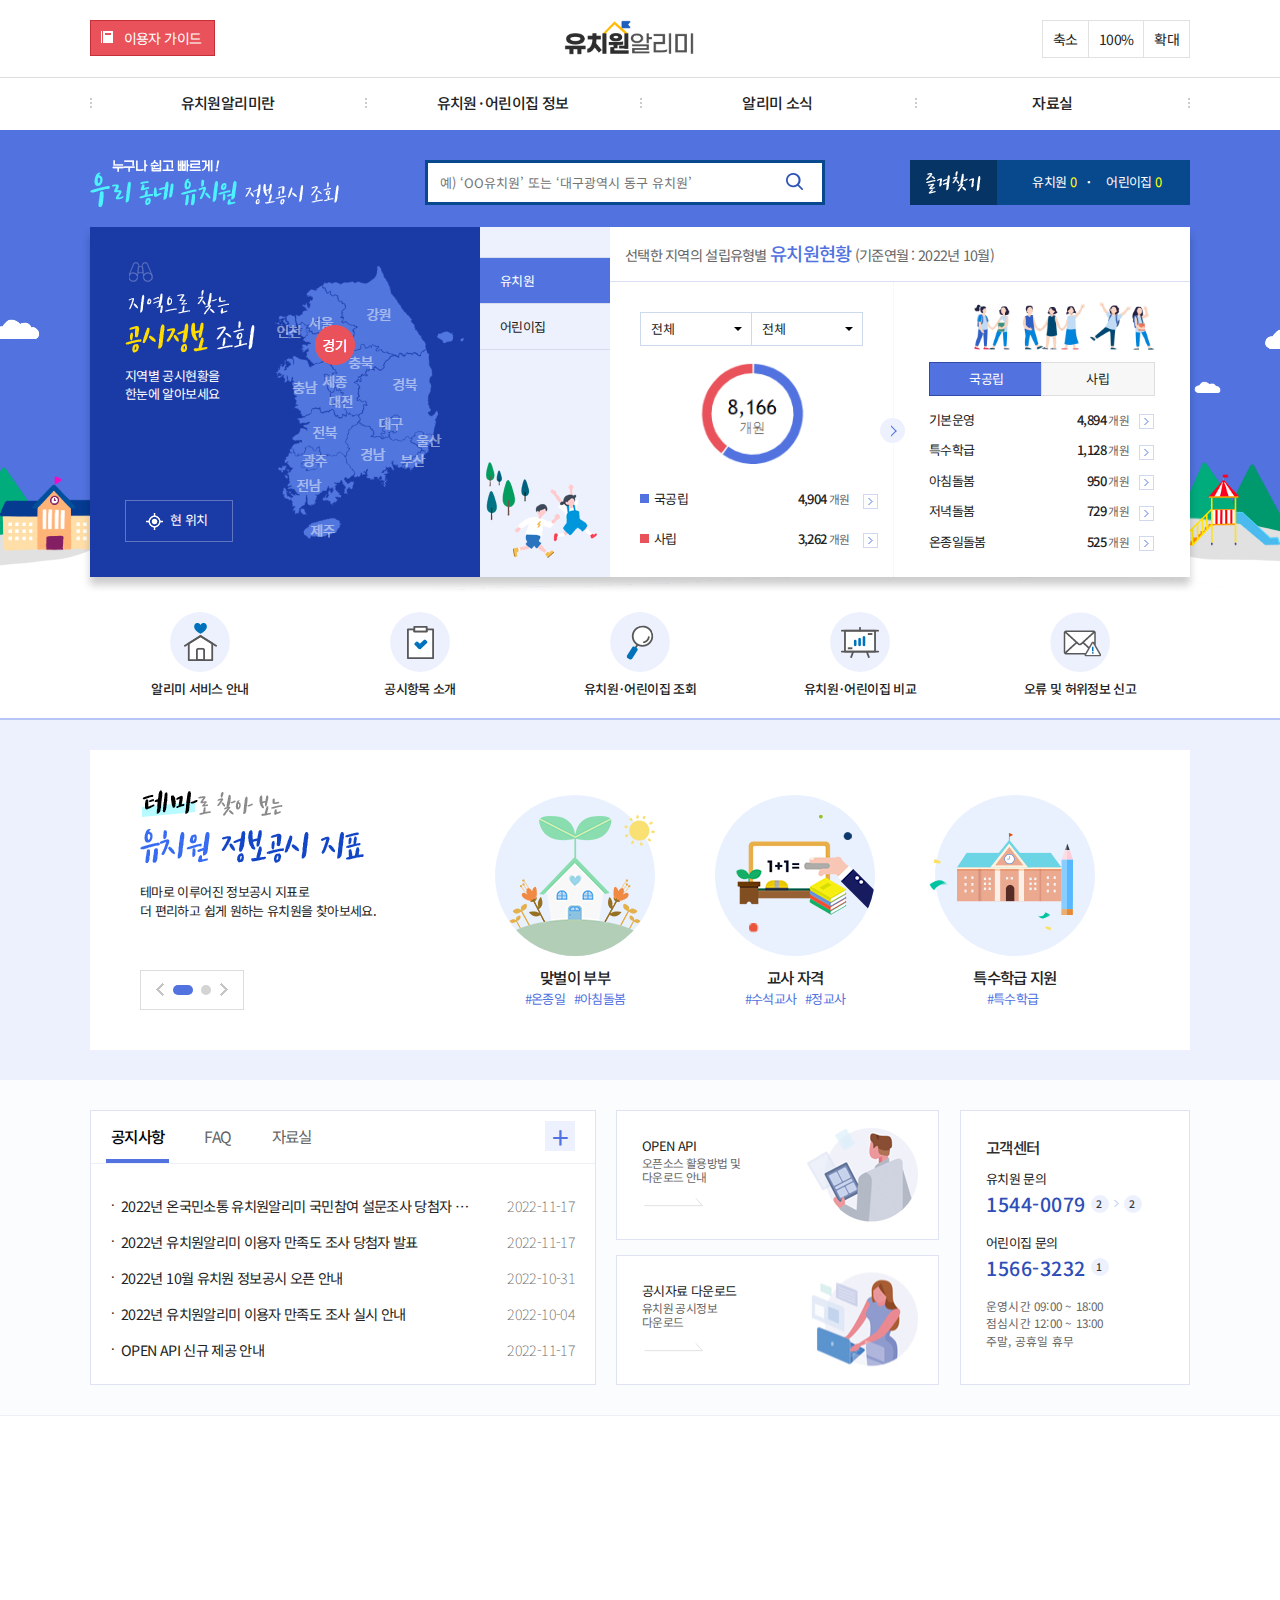
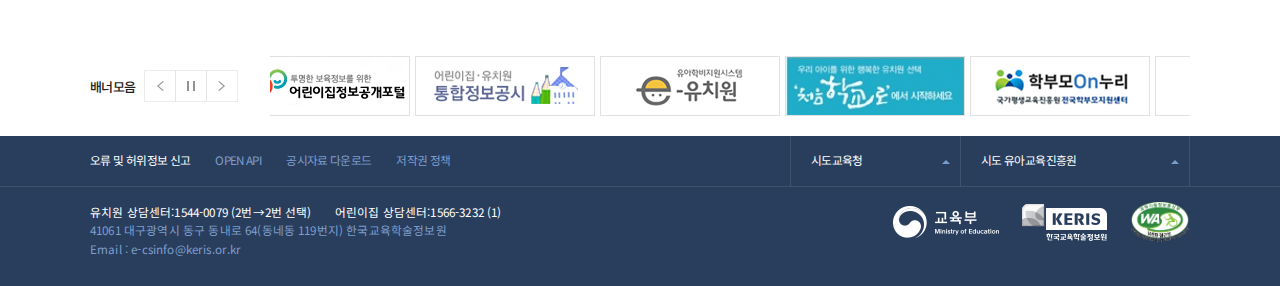
==== commit 558d0d3f: "관공서 1차 마무리(2022/12/23)" ====
--- a/index.html
+++ b/index.html
@@ -37,10 +37,10 @@
 			<div class="container">
 				<a href="javascript:;" onclick="openPop();" class="userguide">이용자 가이드</a>
 				<h1><a href="#"><img src="./img/logo.png" alt="logo"></a></h1>
-				<ul>
-					<li><a href="#" class="mini">축소</a></li>
+				<ul class="zoom">
+					<li><a href="#">축소</a></li>
 					<li><span>100%</span></li>
-					<li><a href="#" class="big">확대</a></li>
+					<li><a href="#">확대</a></li>
 				</ul>
 			</div>
 		</div>
@@ -509,59 +509,61 @@
 						</ul>
 						<a href="./index4.html" class="plusTag">+</a>
 					</div>
-					<div class="boardArea" id="boardArea1" >
-						<ul>
-							<li>
-								<a href="#" >2022년 온국민소통 유치원알리미 국민참여 설문조사 당첨자 안내</a><span class="date">2022-11-17</span>
-							</li>
-							<li>
-								<a href="#">2022년 유치원알리미 이용자 만족도 조사 당첨자 발표</a><span class="date">2022-11-17</span>
-							</li>
-							<li>
-								<a href="#">2022년 10월 유치원 정보공시 오픈 안내</a><span class="date">2022-10-31</span>
-							</li>
-							<li>
-								<a href="#">2022년 유치원알리미 이용자 만족도 조사 실시 안내</a><span class="date">2022-10-04</span>
-							</li>
-							<li>
-								<a href="#">OPEN API 신규 제공 안내</a><span class="date">2022-11-17</span>
-							</li>
-						</ul>
-					</div>
-					<div class="boardArea" id="boardArea2" >
-						<ul>
-							<li>
-								<a href="#" >유치원 현황을 파일로 받고 싶어요</a><span class="date">2021-02-15</span>
-							</li>
-							<li>
-								<a href="#">유치원의 공시정보를 비교해서 보고싶어요</a><span class="date">2021-02-15</span>
-							</li>
-							<li>
-								<a href="#">오류 및 허위정보신고는 무엇인가요?</a><span class="date">2016-10-30</span>
-							</li>
-							<li>
-								<a href="#">[공통]첨부파일 다운로드시 DDE 오류가 발생합니다.</a><span class="date">2012-09-26</span>
-							</li>
-						</ul>
-					</div>
-					<div class="boardArea" id="boardArea3" >
-						<ul>
-							<li>
-								<a href="#">유치원정보공시 공시항목별 세부 분류표</a><span class="date">2022-09-07</span>
-							</li>
-							<li>
-								<a href="#">2022년 유치원 정보공시 입력지침</a><span class="date">2022-03-11</span>
-							</li>
-							<li>
-								<a href="#">2021년 유치원 정보공시 입력지침</a><span class="date">2021-03-15</span>
-							</li>
-							<li>
-								<a href="#">유치원알리미 홍보 카드뉴스</a><span class="date">2020-11-09</span>
-							</li>
-							<li>
-								<a href="#">2020년 유치원 정보공시 입력지침</a><span class="date">2020-07-16</span>
-							</li>
-						</ul>
+					<div class="boardArea">
+						<div class="boardArea1 bA on" id="boardArea1" >
+							<ul>
+								<li>
+									<a href="#" >2022년 온국민소통 유치원알리미 국민참여 설문조사 당첨자 안내</a><span class="date">2022-11-17</span>
+								</li>
+								<li>
+									<a href="#">2022년 유치원알리미 이용자 만족도 조사 당첨자 발표</a><span class="date">2022-11-17</span>
+								</li>
+								<li>
+									<a href="#">2022년 10월 유치원 정보공시 오픈 안내</a><span class="date">2022-10-31</span>
+								</li>
+								<li>
+									<a href="#">2022년 유치원알리미 이용자 만족도 조사 실시 안내</a><span class="date">2022-10-04</span>
+								</li>
+								<li>
+									<a href="#">OPEN API 신규 제공 안내</a><span class="date">2022-11-17</span>
+								</li>
+							</ul>
+						</div>
+						<div class="boardArea2 bA" id="boardArea2" >
+							<ul>
+								<li>
+									<a href="#" >유치원 현황을 파일로 받고 싶어요</a><span class="date">2021-02-15</span>
+								</li>
+								<li>
+									<a href="#">유치원의 공시정보를 비교해서 보고싶어요</a><span class="date">2021-02-15</span>
+								</li>
+								<li>
+									<a href="#">오류 및 허위정보신고는 무엇인가요?</a><span class="date">2016-10-30</span>
+								</li>
+								<li>
+									<a href="#">[공통]첨부파일 다운로드시 DDE 오류가 발생합니다.</a><span class="date">2012-09-26</span>
+								</li>
+							</ul>
+						</div>
+						<div class="boardArea3 bA" id="boardArea3" >
+							<ul>
+								<li>
+									<a href="#">유치원정보공시 공시항목별 세부 분류표</a><span class="date">2022-09-07</span>
+								</li>
+								<li>
+									<a href="#">2022년 유치원 정보공시 입력지침</a><span class="date">2022-03-11</span>
+								</li>
+								<li>
+									<a href="#">2021년 유치원 정보공시 입력지침</a><span class="date">2021-03-15</span>
+								</li>
+								<li>
+									<a href="#">유치원알리미 홍보 카드뉴스</a><span class="date">2020-11-09</span>
+								</li>
+								<li>
+									<a href="#">2020년 유치원 정보공시 입력지침</a><span class="date">2020-07-16</span>
+								</li>
+							</ul>
+						</div>
 					</div>
 				</div>
 				<div class="boardlink">
--- a/css/style.css
+++ b/css/style.css
@@ -14,12 +14,11 @@
 #content3{width: 100%; height: 275px; background: #fbfcfe; border-bottom: 1px solid #edeff9; padding: 30px 0;}
 #content4{width: 100%; height: 100px;}
 #footer{width: 100%; background: #293e5d; color: #7e9dcc; font-size: .9em; line-height: 1.1em; height: 150px;}
-#Map{position: relative; z-index: -1; margin-top: 20px}
+#Map{position: relative; margin-top: 20px}
 
 /* 헤더영역 */
 .header-top{width: 100%; height: 37px; padding: 20px 0; border-bottom: 1px solid #ddd; text-align: center; font-size:14px}
-.header-top .userguide{float: left; width: 83px; height: 18px; background: #e9525a url(../img/userguide.png) 10px 10px no-repeat; border: 1px solid #c33038; color: #fff; padding: 8px 10px 8px 30px; line-height: 1.2rem;}
-.header-top>a{font-size:.8rem; /* color: #fff; */}
+.header-top .userguide{float: left; width: 83px; height: 18px; background: #e9525a url(../img/userguide.png) 10px 10px no-repeat; border: 1px solid #c33038; color: #fff; padding: 8px 10px 8px 30px; line-height: 1.2rem; font-size: 14px;}
 .header-top h1{width: 130px; height: 35px; margin: 0 auto; vertical-align: middle; display: inline-block;} 
 .header-top h1 img{width: 100%;}
 .header-top ul{float: right;}
@@ -83,7 +82,7 @@
 .search-box .sub-box dl dd span{color: red;}
 .search-box .sub-box dl dd:nth-child(2) span{color: blue;}
 
-.con-visual .bg-search .favorite{float: right; padding: 14px 0 0 87px; width: 193px; height: 31px; position: relative; text-align: center; background: #08498d;  display: inline-block;}
+.con-visual .bg-search .favorite{float: right; padding: 12px 0 0 87px; width: 193px; height: 33px; position: relative; text-align: center; background: #08498d;  display: inline-block;}
 .favorite h3{position: absolute; top: 0; left: 0;}
 .favorite h3>img{padding: 11px 16px; background: #063465;}
 .favorite>a{width: 100%; color: #fff; padding: 0 5px 0 12px;}
@@ -94,10 +93,11 @@
 .bg-local .local-wrap .localselect{width: 335px; height: 280px; background: #1a3aa6 url(../img/map.PNG) right no-repeat ; padding: 35px 20px 35px 35px; float: left; position: relative; color: #fff;}
 .localselect h2{position: absolute; top: 35px; left: 35px;}
 .localselect p{position: absolute; top: 140px; left: 35px; font-size: 1em; line-height: 1.4em;}
-.localselect a{width: 66px; height: 16px; padding: 12px 20px; border: 1px solid #5f75c1; position: absolute; left: 35px; bottom: 35px; color: #fff;}
-.localselect a>img{vertical-align: middle; margin-right: 6px;}
+.localselect a{width: 66px; height: 16px; padding: 12px 20px; border: 1px solid #5f75c1; position: absolute; left: 35px; bottom: 35px; color: #fff; line-height: 1px; transition: .1s;} 
+.localselect a:hover{border: 1px solid #fff;}
+.localselect a>img{vertical-align: middle; margin-right: 7px;}
 .bg-local .local-wrap .status{width: 710px; height: 350px; overflow: hidden; float: right; position: relative;}
-.arrow{position: absolute; top: 191px; right: 278px; width: 25px; height: 25px; background: #edf1fe; border-radius: 50%; color: #5172df;}
+.arrow{position: absolute; top: 191px; right: 285px; width: 25px; height: 25px; background: #edf1fe; border-radius: 50%; color: #5172df;}
 .arrow .angle{position: absolute; top: 0; left: -3px; right: 0; bottom: 0; margin: auto; width: 6px; height: 6px; border: 1px solid; border-color: #5172df #5172df transparent transparent; transform: rotate(45deg);}
 .local-wrap .status .tab{width: 130px; height: 290px; padding: 30px 0; background: #edf1fe url(../img/bg-tab.png) no-repeat 6px 235px; display: inline-block;}
 .local-wrap .status .tab>ul>li{width: 130px; height: 45px; border-top: 1px solid #d5dceb; border-bottom: 1px solid #d5dceb;  line-height: 45px;}
@@ -189,19 +189,20 @@
 .boardList, .boardlink, .customer{float: left; height: 275px; margin-right: 20px;}
 .boardList, .customer {background: #fff; border: 1px solid #dfe3f3;}
 
-#content3 .boardList{width: 46%; box-sizing: border-box;}
+#content3 .boardList{width: 46%; box-sizing: border-box; height: 100%;}
 .boardList .menu{width: 100%; border-bottom: 1px solid #eff1f9; position: relative;}
-.boardList .menu>ul>li{float: left; padding: 0 15px; line-height: 50px;}
-.boardList .menu>ul>li>a{ font-size: 1.1em; color: #666; padding: 12px 5px; /* position: relative; */ }
-.boardList .menu>ul>li>a:focus{font-weight: 500; color: #000; border-bottom: 4px solid #5172df; }
+.boardList .menu>ul>li{float: left; padding: 0 15px; line-height: 50px; }
+.boardList .menu>ul>li>a{ font-size: 1.2em; color: #666; padding: 12px 5px; /* position: relative; */ border-bottom: 4px solid transparent; }
+.boardList .menu>ul>li>a.on{font-weight: 500; color: #000; border-bottom: 4px solid #5172df; }
 .boardList .menu .plusTag{text-align: center; position: absolute; top: 10px; right: 20px; width: 30px; height: 30px; background: #edf1fe;font-size: 30px; color: #5172df; line-height: 30px;}
 
-.boardList .boardArea{padding: 20px;}
-.boardList .boardArea ul{position: relative;}
-.boardList .boardArea ul li{ position: relative; padding: 10px 0 10px 10px; height: 16px;}
-.boardList .boardArea ul li:before{content: "·"; position: absolute; top: 10px; left: 0;}
-.boardList .boardArea ul li a{display: inline-block; width: calc(100% - 100px); white-space: nowrap; overflow: hidden; text-overflow: ellipsis; color: #222; vertical-align: middle; font-size: 1.1em;}
-.boardList .boardArea ul li span{text-align: right; display: inline-block; width: 100px; font-size: 1em; font-weight: 200; color: #737272; vertical-align: middle; font-size: 1.1em;}
+.boardList .boardArea{position: relative; box-sizing: border-box; width: 100%; height: 221px;}
+.boardList .bA{position: absolute; width: 100%; height: 100%; padding: 20px; box-sizing: border-box; display: none;}
+.boardList .bA.on{display: block;}
+.boardList .bA ul li{padding: 10px 0 10px 10px; height: 16px; position: relative;}
+.boardList .bA ul li:after{content: "·"; position: absolute; top: 11px; left: -0; display: block;}
+.boardList .bA ul li a{display: inline-block; width: calc(100% - 100px); white-space: nowrap; overflow: hidden; text-overflow: ellipsis; color: #222; vertical-align: middle; font-size: 1.1em;}
+.boardList .bA ul li span{text-align: right; display: inline-block; width: 100px; font-size: 1em; font-weight: 200; color: #737272; vertical-align: middle; font-size: 1.1em;}
 
 #content3 .boardlink{width: calc(53% - 260px);}
 .boardlink>a{padding: 25px; display: block; border: 1px solid #dfe3f3; height: 130px; box-sizing: border-box;}
@@ -245,7 +246,7 @@
 .footer-top>.container>ul li:first-child a{color: #fff;}
 
 .footer-top .footerSelect{position: absolute; top: 0; right: 0;}
-.footerSelect .footerBox{float: left; border-left: 1px solid #3f526e; height: 50px; cursor: pointer; padding: 18px 20px; box-sizing: border-box; position: relative; color: #fff;}
+.footerSelect .footerBox{float: left; border-left: 1px solid #3f526e; height: 50px; cursor: pointer; padding: 18px 20px; box-sizing: border-box; position: relative; color: #fff; z-index: 1;}
 .footerSelect .footerBox::after{content: ""; width: 0; height: 0; border: 4px solid transparent; border-color: transparent transparent #779dcc transparent; position: absolute; top: 20px; right: 10px;}
 
 .footerSelect .box1{width: 170px;}
